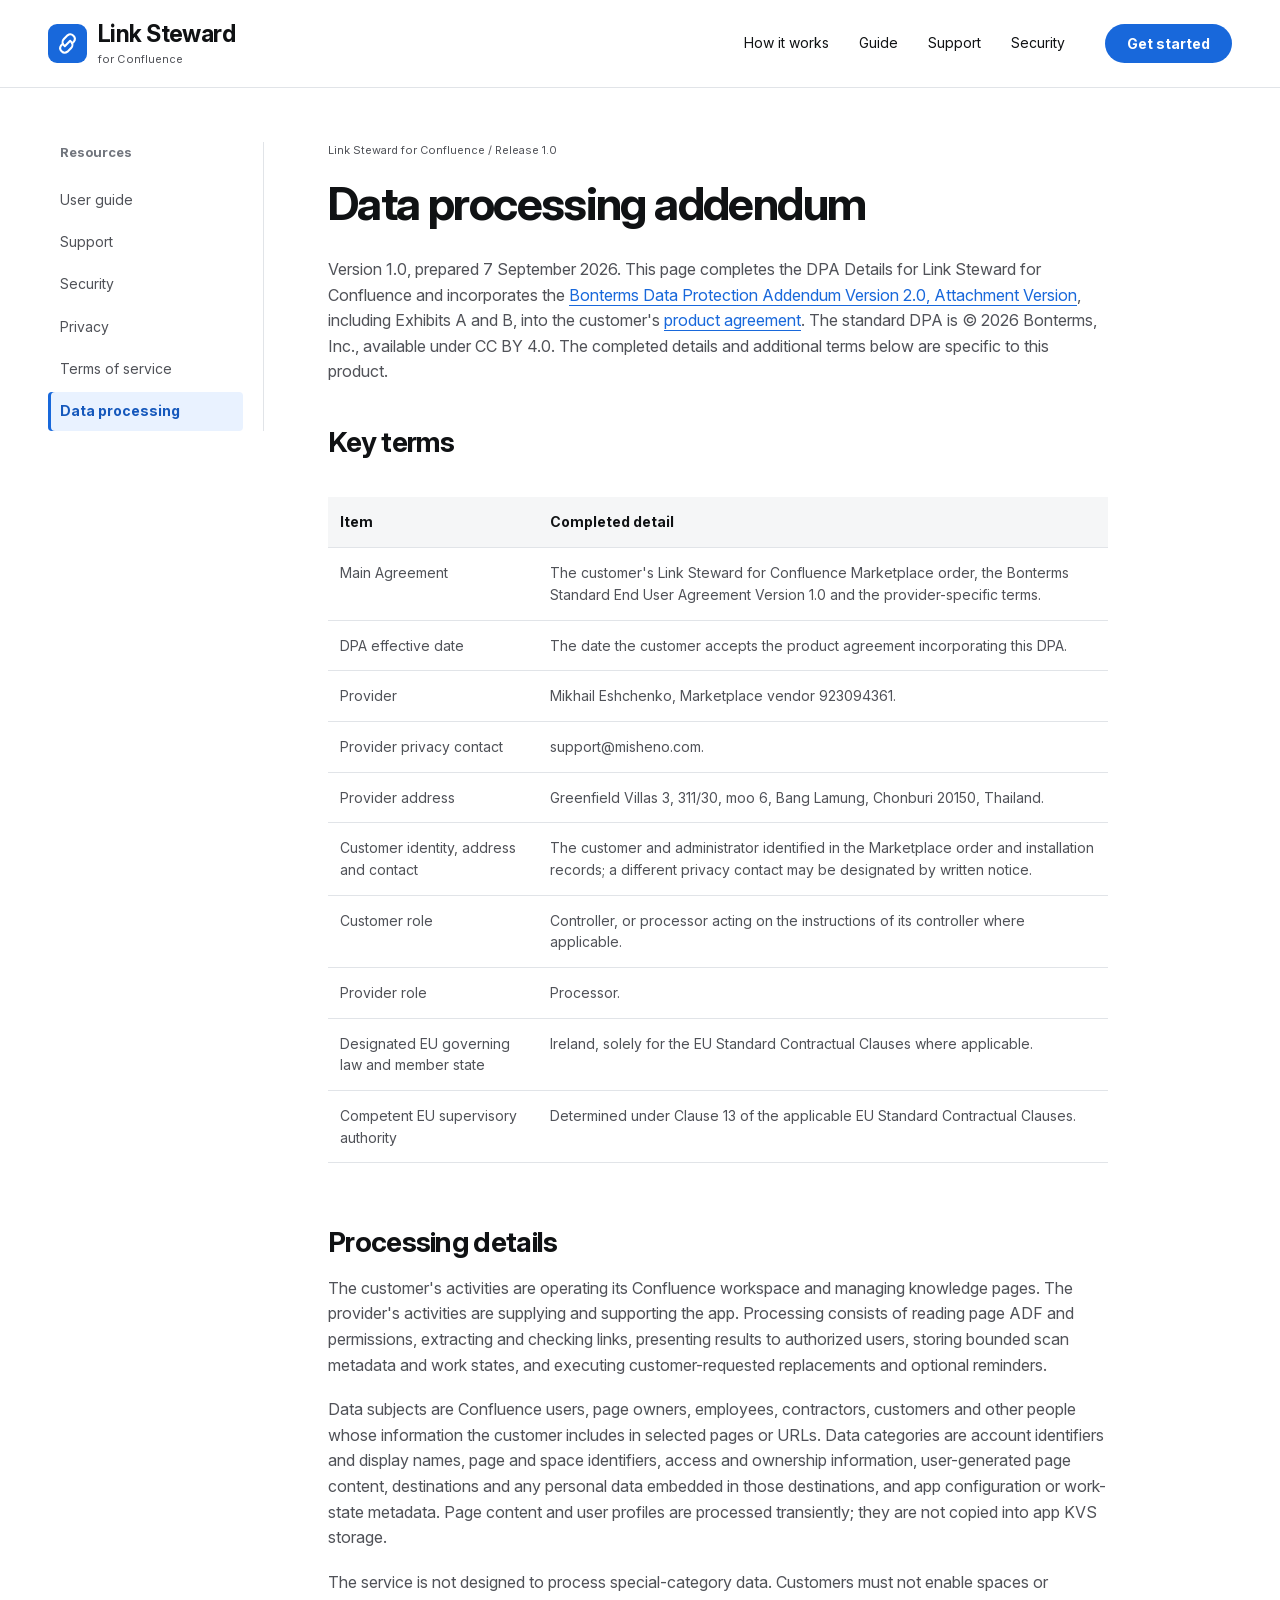
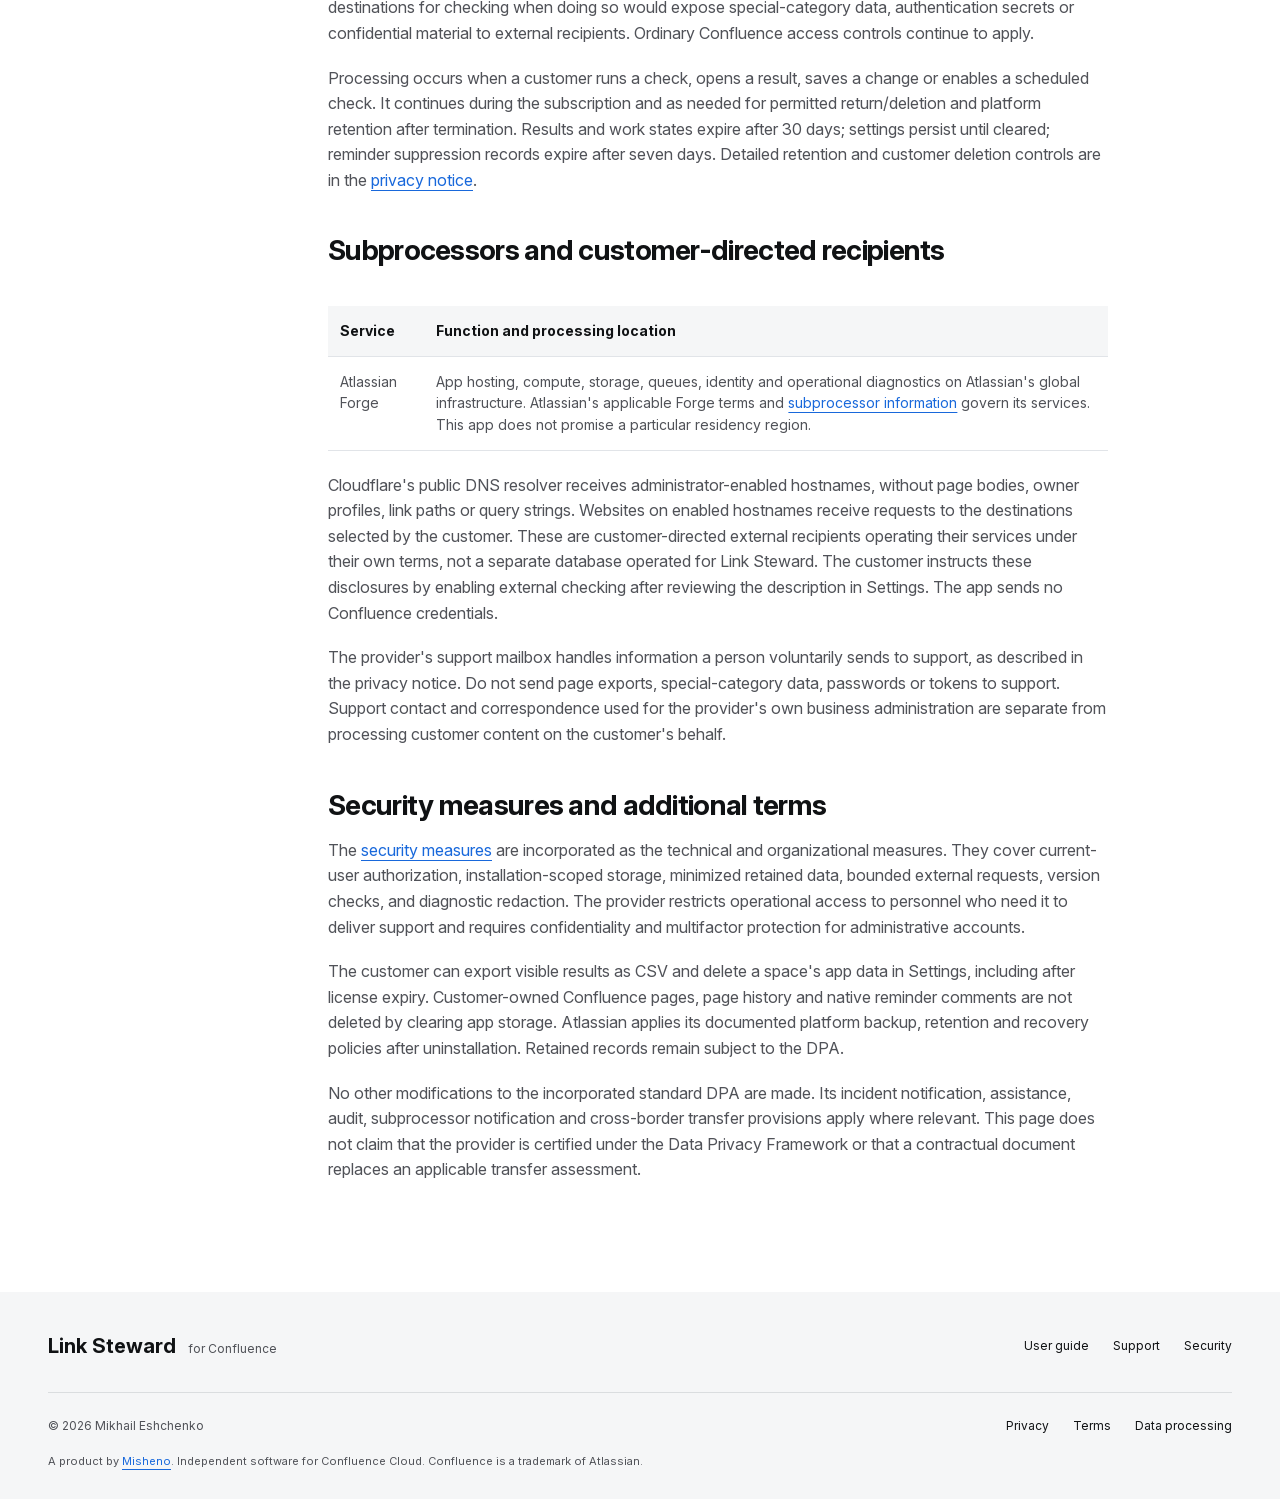
==== public/dpa.html @ a1daf219 "Restore public Link Steward documentation on GitHub Pages" ====
<!DOCTYPE html>
<html lang="en"><head><meta charset="utf-8"><meta name="viewport" content="width=device-width, initial-scale=1"><link rel="stylesheet" href="assets/app.css"><title>Data processing · Link Steward for Confluence</title><meta name="description" content="Keep links useful and ownership clear. Documentation and support for Link Steward for Confluence.">
<link rel="icon" type="image/svg+xml" href="favicon.svg">
  <link rel="canonical" href="https://misheno.com/link-steward/dpa.html">
  <meta property="og:type" content="website">
  <meta property="og:site_name" content="Link Steward for Confluence">
  <meta property="og:locale" content="en_US">
  <meta property="og:title" content="Data processing · Link Steward for Confluence">
  <meta property="og:description" content="Keep links useful and ownership clear. Documentation and support for Link Steward for Confluence.">
  <meta property="og:url" content="https://misheno.com/link-steward/dpa.html">
  <meta property="og:image" content="https://misheno.com/link-steward/assets/social-card.png">
  <meta property="og:image:type" content="image/png">
  <meta property="og:image:width" content="1200">
  <meta property="og:image:height" content="630">
  <meta property="og:image:alt" content="Link Steward for Confluence: Keep your team&#x27;s knowledge connected. A hand reconnects blue links across a stack of documents.">
  <meta name="twitter:card" content="summary_large_image">
  <meta name="twitter:title" content="Data processing · Link Steward for Confluence">
  <meta name="twitter:description" content="Keep links useful and ownership clear. Documentation and support for Link Steward for Confluence.">
  <meta name="twitter:image" content="https://misheno.com/link-steward/assets/social-card.png">
  <meta name="twitter:image:alt" content="Link Steward for Confluence: Keep your team&#x27;s knowledge connected. A hand reconnects blue links across a stack of documents.">
</head>
<body><a class="skip" href="#content">Skip to content</a><header class="site-header">
    <a class="brand" href="index.html"><svg aria-hidden="true" viewBox="0 0 32 32"><path d="M13 19l6-6m-8 3-2 2a5 5 0 007 7l4-4a5 5 0 000-7m1 2 2-2a5 5 0 00-7-7l-4 4a5 5 0 000 7"/></svg><span>Link Steward<small>for Confluence</small></span></a>
    <nav aria-label="Main"><a class="nav-overview" href="index.html#how-it-works">How it works</a><a href="guide.html">Guide</a><a href="support.html">Support</a><a href="security.html">Security</a></nav>
    <a class="button header-cta" href="guide.html#set-up-a-space">Get started</a>
  </header>
<main id="content"><div class="document"><nav class="doc-nav" aria-label="Documentation"><a href="guide.html">User guide</a><a href="support.html">Support</a><a href="security.html">Security</a><a href="privacy.html">Privacy</a><a href="terms.html">Terms of service</a><a href="dpa.html" aria-current="page">Data processing</a></nav>
<article class="prose"><p class="doc-date">Link Steward for Confluence / Release 1.0</p>
<h1>Data processing addendum</h1><p>Version 1.0, prepared 7 September 2026. This page completes the DPA Details for Link Steward for Confluence and incorporates the <a href="https://bonterms.com/standard/dpa-v2-attachment-version">Bonterms Data Protection Addendum Version 2.0, Attachment Version</a>, including Exhibits A and B, into the customer's <a href="terms.html">product agreement</a>. The standard DPA is © 2026 Bonterms, Inc., available under CC BY 4.0. The completed details and additional terms below are specific to this product.</p>
<h2 id="key-terms">Key terms</h2><div class="table-wrap"><table><thead><tr><th>Item</th><th>Completed detail</th></tr></thead><tbody><tr><td>Main Agreement</td><td>The customer's Link Steward for Confluence Marketplace order, the Bonterms Standard End User Agreement Version 1.0 and the provider-specific terms.</td></tr><tr><td>DPA effective date</td><td>The date the customer accepts the product agreement incorporating this DPA.</td></tr><tr><td>Provider</td><td>Mikhail Eshchenko, Marketplace vendor 923094361.</td></tr><tr><td>Provider privacy contact</td><td>support@misheno.com.</td></tr><tr><td>Provider address</td><td>Greenfield Villas 3, 311/30, moo 6, Bang Lamung, Chonburi 20150, Thailand.</td></tr><tr><td>Customer identity, address and contact</td><td>The customer and administrator identified in the Marketplace order and installation records; a different privacy contact may be designated by written notice.</td></tr><tr><td>Customer role</td><td>Controller, or processor acting on the instructions of its controller where applicable.</td></tr><tr><td>Provider role</td><td>Processor.</td></tr><tr><td>Designated EU governing law and member state</td><td>Ireland, solely for the EU Standard Contractual Clauses where applicable.</td></tr><tr><td>Competent EU supervisory authority</td><td>Determined under Clause 13 of the applicable EU Standard Contractual Clauses.</td></tr></tbody></table>
</div><h2 id="processing-details">Processing details</h2><p>The customer's activities are operating its Confluence workspace and managing knowledge pages. The provider's activities are supplying and supporting the app. Processing consists of reading page ADF and permissions, extracting and checking links, presenting results to authorized users, storing bounded scan metadata and work states, and executing customer-requested replacements and optional reminders.</p>
<p>Data subjects are Confluence users, page owners, employees, contractors, customers and other people whose information the customer includes in selected pages or URLs. Data categories are account identifiers and display names, page and space identifiers, access and ownership information, user-generated page content, destinations and any personal data embedded in those destinations, and app configuration or work-state metadata. Page content and user profiles are processed transiently; they are not copied into app KVS storage.</p>
<p>The service is not designed to process special-category data. Customers must not enable spaces or destinations for checking when doing so would expose special-category data, authentication secrets or confidential material to external recipients. Ordinary Confluence access controls continue to apply.</p>
<p>Processing occurs when a customer runs a check, opens a result, saves a change or enables a scheduled check. It continues during the subscription and as needed for permitted return/deletion and platform retention after termination. Results and work states expire after 30 days; settings persist until cleared; reminder suppression records expire after seven days. Detailed retention and customer deletion controls are in the <a href="privacy.html">privacy notice</a>.</p>
<h2 id="subprocessors-and-customer-directed-recipients">Subprocessors and customer-directed recipients</h2><div class="table-wrap"><table><thead><tr><th>Service</th><th>Function and processing location</th></tr></thead><tbody><tr><td>Atlassian Forge</td><td>App hosting, compute, storage, queues, identity and operational diagnostics on Atlassian's global infrastructure. Atlassian's applicable Forge terms and <a href="https://www.atlassian.com/legal/sub-processors">subprocessor information</a> govern its services. This app does not promise a particular residency region.</td></tr></tbody></table>
</div><p>Cloudflare's public DNS resolver receives administrator-enabled hostnames, without page bodies, owner profiles, link paths or query strings. Websites on enabled hostnames receive requests to the destinations selected by the customer. These are customer-directed external recipients operating their services under their own terms, not a separate database operated for Link Steward. The customer instructs these disclosures by enabling external checking after reviewing the description in Settings. The app sends no Confluence credentials.</p>
<p>The provider's support mailbox handles information a person voluntarily sends to support, as described in the privacy notice. Do not send page exports, special-category data, passwords or tokens to support. Support contact and correspondence used for the provider's own business administration are separate from processing customer content on the customer's behalf.</p>
<h2 id="security-measures-and-additional-terms">Security measures and additional terms</h2><p>The <a href="security.html">security measures</a> are incorporated as the technical and organizational measures. They cover current-user authorization, installation-scoped storage, minimized retained data, bounded external requests, version checks, and diagnostic redaction. The provider restricts operational access to personnel who need it to deliver support and requires confidentiality and multifactor protection for administrative accounts.</p>
<p>The customer can export visible results as CSV and delete a space's app data in Settings, including after license expiry. Customer-owned Confluence pages, page history and native reminder comments are not deleted by clearing app storage. Atlassian applies its documented platform backup, retention and recovery policies after uninstallation. Retained records remain subject to the DPA.</p>
<p>No other modifications to the incorporated standard DPA are made. Its incident notification, assistance, audit, subprocessor notification and cross-border transfer provisions apply where relevant. This page does not claim that the provider is certified under the Data Privacy Framework or that a contractual document replaces an applicable transfer assessment.</p>
</article>
</div></main>
<footer><div class="footer-top"><a class="footer-brand" href="index.html">Link Steward <span>for Confluence</span></a><nav aria-label="Resources"><a href="guide.html">User guide</a><a href="support.html">Support</a><a href="security.html">Security</a></nav></div><div class="footer-bottom"><span>© 2026 Mikhail Eshchenko</span><nav aria-label="Legal"><a href="privacy.html">Privacy</a><a href="terms.html">Terms</a><a href="dpa.html">Data processing</a></nav></div><p>A product by <a href="https://misheno.com/">Misheno</a>. Independent software for Confluence Cloud. Confluence is a trademark of Atlassian.</p></footer>
</body></html>
---- public/assets/app.css ----
@font-face{font-family:"Inter";src:url("inter-variable.woff2") format("woff2");font-style:normal;font-weight:100 900;font-display:swap}
:root{--paper:#fff;--ink:#101214;--muted:#505258;--line:#e1e4e8;--accent:#1868db;--accent-hover:#1558bc;--wash:#f5f6f7;--lavender:#f3e7ff;--lime:#e6f5cc;--heading:"Inter",-apple-system,BlinkMacSystemFont,"Segoe UI",sans-serif;--body:"Inter",-apple-system,BlinkMacSystemFont,"Segoe UI",sans-serif;color-scheme:light}
*{box-sizing:border-box}html{scroll-behavior:smooth;scroll-padding-top:100px}body{margin:0;background:var(--paper);color:var(--ink);font:16px/1.6 var(--body);-webkit-font-smoothing:antialiased}a{color:var(--accent);text-underline-offset:4px}a:hover{text-decoration-thickness:2px}a:focus-visible,summary:focus-visible{outline:3px solid #4688ec;outline-offset:5px;border-radius:3px}h1,h2,h3,p{margin:0}h1,h2,h3{font-family:var(--heading);font-weight:700;line-height:1.12;letter-spacing:-.025em}h1{font-size:clamp(44px,4.6vw,64px);letter-spacing:-.035em;line-height:1.04}h2{font-size:clamp(32px,3.2vw,44px)}h3{font-size:24px}img{display:block;max-width:100%;height:auto}svg{display:block}
.section-width{width:min(1200px,calc(100% - 96px));margin-inline:auto}.site-header{max-width:1440px;margin:auto;padding:0 48px;min-height:88px;display:flex;align-items:center;gap:40px;background:#fff;border-bottom:1px solid var(--line)}.brand{display:flex;align-items:center;gap:11px;color:var(--ink);text-decoration:none;font-family:var(--heading);font-weight:700;font-size:23px;letter-spacing:-.025em;line-height:1.1;white-space:nowrap}.brand svg{width:39px;height:39px;padding:5px;fill:none;stroke:#fff;stroke-width:2.3;stroke-linecap:round;background:var(--accent);border-radius:9px}.brand small{display:block;color:var(--muted);font-family:var(--body);font-size:11px;letter-spacing:.01em;font-weight:400;margin-top:5px}nav{display:flex;align-items:center;gap:30px;font-size:14px}nav a{color:var(--ink);text-decoration:none}nav a:hover{color:var(--accent)}.site-header>nav{margin-left:auto}
.button,.primary{display:inline-flex;align-items:center;justify-content:center;gap:12px;padding:12px 24px;border:1px solid transparent;border-radius:30px;background:var(--accent);color:#fff;font-size:15px;line-height:1.4;text-decoration:none;font-weight:700;transition:background-color .15s,border-color .15s}.button:hover,.primary:hover{background:var(--accent-hover)}.button-outline{border-color:var(--ink);color:var(--ink);background:transparent}.button-outline:hover{background:var(--wash);border-color:var(--ink)}.button svg{width:18px;height:18px;fill:none;stroke:currentColor;stroke-width:1.6;stroke-linecap:round;stroke-linejoin:round}.header-cta{padding:9px 21px;font-size:14px}
.hero{display:grid;grid-template-columns:1fr 1.1fr;align-items:center;gap:20px;padding-top:70px;padding-bottom:64px}.hero-copy{position:relative;z-index:1}.product-label{display:flex;align-items:center;gap:8px;font-size:13px;color:var(--muted);margin-bottom:25px}.product-label svg{width:21px;height:21px;fill:var(--accent)}.intro{max-width:435px;font-size:20px;line-height:1.5;margin-top:25px;color:var(--muted)}.actions{display:flex;gap:14px;align-items:center;flex-wrap:wrap;margin-top:30px}.caption{font-size:12px;margin-top:20px;color:var(--muted)}.hero-art{margin-right:-26px}.hero-art img{width:100%}
.workspace-strip{display:flex;align-items:center;justify-content:space-between;gap:24px;border-block:1px solid var(--line);padding-block:25px;font-size:12px}.workspace-strip p{color:var(--muted)}.workspace-strip>span{display:flex;align-items:center;gap:9px}.workspace-strip svg{width:21px;height:21px;fill:none;stroke:var(--accent);stroke-width:1.5;stroke-linecap:round;stroke-linejoin:round;flex-shrink:0}
.workflow-section{padding-block:86px 70px}.section-heading{display:flex;justify-content:space-between;align-items:flex-end;gap:24px;margin-bottom:34px}.section-heading p{margin-top:16px;color:var(--muted)}.text-link{display:inline-flex;gap:9px;align-items:center;font-size:15px;font-weight:700;text-decoration:none}.text-link:hover{text-decoration:underline}.section-heading>.text-link{flex-shrink:0;margin-bottom:4px}.workflow{list-style:none;display:grid;grid-template-columns:repeat(3,minmax(0,1fr));gap:26px;margin:0;padding:0}.workflow>li{min-width:0}.workflow h3{font-size:24px;margin-bottom:12px;line-height:1.2}.workflow>li>p:last-child{color:var(--muted);font-size:15px;line-height:1.65}.step-label{font-size:13px;font-weight:700;color:#55565d;margin:22px 0 8px}.step-art{position:relative;display:flex;align-items:center;justify-content:center;height:224px;overflow:hidden;border-radius:8px;padding:24px}.scan-art{background:var(--lavender)}.owner-art{background:var(--lime)}.resolve-art{background:#d8e6fd}
.mini-window,.owner-window,.replace-window{background:#fff;box-shadow:0 6px 12px #182d4a14;border:1px solid #1012140d;border-radius:6px;width:100%;max-width:294px;font:10px/1.4 var(--body)}.mini-window{transform:rotate(-3deg)}.mini-window-title{display:flex;gap:7px;align-items:center;font-size:11px;font-weight:700;padding:13px 14px;border-bottom:1px solid #f0f1f3}.mini-document{color:var(--accent);font-size:15px}.tiny-dots{margin-left:auto;letter-spacing:2px;color:#70727a}.mini-row{display:flex;align-items:center;justify-content:space-between;gap:5px;padding:11px 12px;border-bottom:1px solid #f0f1f3;font-size:10px}.mini-row:last-child{border-bottom:0}.status{display:inline-block;padding:2px 5px;font-size:9px;line-height:1.4;font-weight:700;border-radius:3px;white-space:nowrap}.status-green{background:#dff3d0;color:#3f641a}.status-red{background:#ffdedb;color:#a02d23}.status-yellow{background:#fff0c0;color:#725400}.scan-sticker{position:absolute;right:15px;bottom:8px;background:#bf8be7;transform:rotate(9deg);width:45px;height:45px;border-radius:10px;display:grid;place-items:center}.scan-sticker svg{height:26px;width:26px;fill:none;stroke:#201437;stroke-width:2;stroke-linecap:round}
.owner-window{transform:rotate(2deg);margin-top:-24px}.queue-count{font:9px var(--body);padding:1px 5px;background:#f0f1f4;border-radius:4px;color:#555}.owner-task{display:flex;align-items:center;gap:9px;padding:12px}.owner-task+.owner-task{border-top:1px solid #f0f1f3}.owner-task b{font-size:10px}.owner-task>div>span{display:block;color:#606773;font-size:9px;margin-top:3px}.avatar{height:28px;width:28px;border-radius:50%;display:grid;place-items:center;font-size:9px;flex-shrink:0}.avatar-purple{color:#603a91;background:#e9d6fd}.avatar-blue{color:#194f90;background:#d5e6ff}.task-check{color:#4c7831;margin-left:auto}.owner-sticker{position:absolute;bottom:12px;left:28px;font-size:13px;font-weight:700;transform:rotate(-5deg)}.owner-sticker svg{position:absolute;width:56px;height:28px;left:136px;top:-5px;fill:none;stroke:#242d1c;stroke-width:1.5;stroke-linecap:round;stroke-linejoin:round}.replace-window{transform:rotate(-2deg)}.old-url,.new-url{margin:8px 12px 0;padding:8px;font-size:10px}.old-url{background:#fff0ee;color:#ae3c30}.new-url{background:#ecf7e4;color:#426d25}.preview-bottom{display:flex;align-items:center;justify-content:space-between;padding:12px;color:#626b79;font-size:9px}.preview-save{padding:5px 8px;background:var(--accent);color:white;border-radius:3px}.resolve-sticker{position:absolute;bottom:13px;right:16px;height:38px;width:38px;display:grid;place-items:center;background:#b9e080;color:#2d4c18;border-radius:50%;font-size:22px;transform:rotate(8deg)}.example-note{font-size:11px;color:var(--muted);margin-top:25px}
.signal-section{background:#f5f0fc}.signal-inner{display:grid;grid-template-columns:1fr 1fr;gap:100px;align-items:center;padding-block:65px}.section-kicker{font-size:14px;color:var(--muted);font-weight:700;margin-bottom:17px}.signal-inner>div>p:not(.section-kicker){color:var(--muted);max-width:440px;margin-top:20px;font-size:17px}.signal-inner .text-link{margin-top:25px}.signal-results{display:grid;gap:22px;background:#fff;border-radius:8px;padding:28px 30px;box-shadow:0 3px 0 #17132608}.signal-results>div{display:flex;gap:16px;align-items:flex-start}.signal-results>div+div{padding-top:21px;border-top:1px solid var(--line)}.signal-results h3{font-family:var(--body);font-size:16px;letter-spacing:0;margin:0 0 5px}.signal-results p{color:var(--muted);font-size:13px;line-height:1.55}.result-icon{flex-shrink:0;display:grid;place-items:center;width:29px;height:29px;border-radius:50%;font-size:18px;font-weight:700}.result-broken{background:#ffdfda;color:#a02d23}.result-review{background:#fff0ba;color:#7e5b00}.result-available{background:#e3f3cd;color:#446820}
.review-section{display:grid;grid-template-columns:1.08fr 1fr;gap:75px;align-items:center;padding-block:85px}.review-art{margin-left:-30px}.review-copy>p:not(.section-kicker){margin-top:22px;color:var(--muted);font-size:17px}.check-list{list-style:none;margin:23px 0 28px;padding:0;font-size:14px;color:var(--muted)}.check-list li{position:relative;padding-left:25px;margin-top:12px}.check-list li::before{content:"✓";position:absolute;left:0;color:#4c7831;font-weight:700}.review-copy .button{font-size:14px;padding-inline:20px}
.faq-section{display:grid;grid-template-columns:1fr 1.5fr;gap:80px;border-top:1px solid var(--line);padding-block:62px 82px}.faq-section>div>p{color:var(--muted);margin-top:23px;font-size:15px}.faq-section .text-link{margin-top:7px}.faq-list{border-top:1px solid var(--line)}details{border-bottom:1px solid var(--line)}summary{cursor:pointer;display:flex;justify-content:space-between;gap:25px;align-items:center;list-style:none;padding:23px 2px;font-size:16px;font-weight:700;line-height:1.5}summary::-webkit-details-marker{display:none}summary::after{content:"+";color:var(--accent);font-size:24px;font-weight:400;line-height:1;flex-shrink:0}details[open] summary::after{content:"−"}details p{padding:0 30px 24px 2px;color:var(--muted);font-size:15px}
.closing-cta{background:#101214;color:#fff;text-align:center;padding-block:59px 66px;overflow:hidden}.closing-cta .section-width{position:relative}.closing-cta h2{font-size:48px;line-height:1.08}.closing-cta p{font-size:16px;margin:20px 0 25px;color:#d1d4da}.closing-link{position:absolute;right:8%;top:25px;width:100px;height:100px;fill:none;stroke:#c797f5;stroke-width:5;stroke-linecap:round;transform:rotate(14deg)}footer{max-width:1440px;margin:auto;padding:38px 48px 28px;color:var(--muted);font-size:12px;background:var(--wash)}.footer-top,.footer-bottom{display:flex;justify-content:space-between;align-items:center;gap:25px}.footer-top{padding-bottom:30px;margin-bottom:23px;border-bottom:1px solid #dadddf}.footer-brand{font-family:var(--heading);font-weight:700;font-size:20px;color:var(--ink);text-decoration:none}.footer-brand span{font:12px var(--body);color:var(--muted);margin-left:7px}footer nav{font-size:12px;gap:24px}footer>p{font-size:11px;margin-top:18px}.skip{position:absolute;left:20px;top:-80px;padding:10px 16px;background:white;z-index:10}.skip:focus{top:10px}
/* Documentation: a quiet, consistent reading layout. */
body:not(:has(.landing))>main{max-width:1296px;margin:auto;padding-inline:48px}.document{display:grid;grid-template-columns:216px minmax(0,1fr);gap:64px;padding:54px 0 90px;min-height:70vh}.doc-nav{display:flex;flex-direction:column;align-items:stretch;gap:4px;align-self:start;position:sticky;top:30px;font-size:14px;border-right:1px solid var(--line);padding-right:20px}.doc-nav::before{content:"Resources";font-weight:700;font-size:13px;color:#71757d;padding:0 12px 14px}.doc-nav a{color:var(--muted);text-decoration:none;padding:9px 12px;border-radius:4px;line-height:1.45}.doc-nav a:hover{background:var(--wash);color:var(--accent)}.doc-nav a[aria-current=page]{color:#1558bc;background:#e9f2ff;box-shadow:inset 3px 0 #1868db;font-weight:700}.prose{max-width:780px;min-width:0}.prose h1{font-size:46px;margin:0 0 28px;line-height:1.12}.prose h2{font-size:28px;margin:42px 0 17px}.prose h3{font-size:21px;margin:26px 0 14px}.prose p,.prose ul,.prose ol{margin:0 0 19px}.prose p,.prose li{color:var(--muted)}.prose li+li{margin-top:7px}.prose strong{color:var(--ink);font-weight:700}.prose code{font-size:.85em;overflow-wrap:anywhere;background:var(--wash);padding:2px 5px;border-radius:3px}.prose table{font-size:14px;border-collapse:collapse;margin:22px 0;width:100%;line-height:1.55}.prose th,.prose td{text-align:left;border-bottom:1px solid var(--line);padding:14px 12px;vertical-align:top}.prose th{background:var(--wash);font-weight:700}.prose td{color:var(--muted)}.table-wrap{overflow-x:auto}.prose a{overflow-wrap:anywhere}.doc-date{font-size:11px;color:var(--muted);margin-bottom:18px!important}
@media(min-width:1500px){.hero{padding-block:85px 75px}}
@media(max-width:1100px){.site-header{gap:25px;padding-inline:32px}nav{gap:22px}.section-width{width:calc(100% - 64px)}h1{font-size:54px}.hero{grid-template-columns:1fr 1fr;gap:0}.hero-art{margin-right:-16px}.product-label{font-size:12px}.actions{gap:10px}.actions .button{padding-inline:18px;font-size:13px}.workspace-strip{flex-wrap:wrap;justify-content:center;gap:15px 35px}.workspace-strip p{width:100%;text-align:center}.workflow{gap:20px}.step-art{padding:20px 13px}.workflow h3{font-size:22px}.signal-inner{gap:50px}.review-section{gap:40px}.closing-link{right:2%;width:80px}.document{grid-template-columns:185px minmax(0,1fr);gap:40px}body:not(:has(.landing))>main{padding-inline:32px}.section-heading>.text-link{font-size:13px}}
@media(max-width:800px){.site-header{min-height:82px;gap:20px;flex-wrap:wrap;padding:19px 24px 0}.site-header>nav{order:3;flex-basis:100%;justify-content:center;border-top:1px solid var(--line);padding-block:13px;margin:0;gap:30px}.header-cta{margin-left:auto}.section-width{width:calc(100% - 48px)}.hero{padding-block:46px 30px;grid-template-columns:1fr;gap:18px}.hero-copy{text-align:center}.product-label{justify-content:center}.hero h1{font-size:54px;max-width:570px;margin:auto}.desktop-break{display:none}.intro{margin:22px auto 0;max-width:450px;font-size:19px}.actions{justify-content:center}.hero-art{width:85%;max-width:550px;margin:0 auto}.workspace-strip{font-size:11px;padding-block:20px;gap:12px 22px}.workspace-strip svg{width:18px;height:18px}.workflow-section{padding-block:55px}.section-heading{display:block}.section-heading>.text-link{margin-top:18px;font-size:14px}.section-heading p{font-size:15px}.workflow{gap:20px}.step-art{height:170px;padding:14px 9px}.mini-window,.owner-window,.replace-window{min-width:220px;transform:scale(.78)}.mini-window{transform:scale(.78) rotate(-3deg)}.owner-window{transform:scale(.78) rotate(2deg);margin-top:0}.replace-window{transform:scale(.78) rotate(-2deg)}.owner-sticker{font-size:10px;bottom:10px;left:12px}.owner-sticker svg{width:32px;left:105px;top:0}.scan-sticker{width:30px;height:30px}.scan-sticker svg{width:20px;height:20px}.resolve-sticker{width:28px;height:28px;font-size:18px}.workflow h3{font-size:20px}.workflow>li>p:last-child{font-size:14px}.signal-inner{gap:30px;padding-block:45px}.signal-inner h2{font-size:34px}.signal-inner>div>p:not(.section-kicker){font-size:15px}.signal-results{padding:22px 18px}.signal-results p{font-size:12px}.signal-results p br{display:none}.signal-results>div{gap:12px}.review-section{padding-block:60px;gap:30px}.review-copy>p:not(.section-kicker){font-size:15px}.check-list{font-size:13px}.review-art{margin-left:0}.faq-section{gap:35px;grid-template-columns:1fr 1.5fr}.faq-section h2{font-size:34px}summary{font-size:15px}.closing-link{display:none}.closing-cta h2{font-size:43px}footer{padding-inline:24px}.footer-brand span{display:block;margin:3px 0 0}.document{grid-template-columns:160px minmax(0,1fr);gap:28px}.doc-nav{padding-right:12px;font-size:13px}.prose h1{font-size:38px}.prose{font-size:15px}body:not(:has(.landing))>main{padding-inline:24px}}
@media(max-width:600px){.site-header>nav{gap:26px;font-size:13px}.site-header .nav-overview{display:none}.brand{font-size:21px}.brand svg{height:35px;width:35px}.header-cta{font-size:12px;padding:8px 16px}.hero h1{font-size:46px;max-width:360px;line-height:1.06}.hero .product-label{font-size:11px;margin-bottom:20px}.intro{font-size:18px}.actions .button{font-size:13px;padding:12px 16px}.caption{font-size:11px}.hero-art{width:100%;margin-top:8px}.workspace-strip{align-items:flex-start;justify-content:flex-start;gap:15px}.workspace-strip p{text-align:left;font-size:13px}.workspace-strip>span{width:100%;font-size:12px}.workflow{grid-template-columns:1fr;gap:32px}.step-art{height:224px;padding:26px}.mini-window,.owner-window,.replace-window{transform:none;min-width:0}.mini-window{transform:rotate(-3deg)}.owner-window{transform:rotate(2deg);margin-top:-24px}.replace-window{transform:rotate(-2deg)}.owner-sticker{font-size:13px;bottom:13px;left:30px}.owner-sticker svg{width:56px;left:137px;top:-6px}.scan-sticker{width:42px;height:42px;bottom:11px;right:18px}.scan-sticker svg{width:25px;height:25px}.resolve-sticker{width:35px;height:35px;font-size:22px}.workflow h3{font-size:25px}.workflow>li>p:last-child{font-size:15px}.step-label{margin-top:19px}.example-note{font-size:10px}.signal-inner{grid-template-columns:1fr;gap:28px;padding-block:42px}.signal-inner>div>p:not(.section-kicker){font-size:16px}.signal-results{padding:26px}.signal-results p{font-size:13px}.review-section{grid-template-columns:1fr;gap:24px;padding-block:48px}.review-art{width:100%;max-width:420px;margin:auto}.review-copy>p:not(.section-kicker){font-size:16px}.check-list{font-size:14px}.faq-section{grid-template-columns:1fr;gap:28px;padding-block:44px 50px}.faq-section h2 br{display:none}.faq-section>div>p{margin-top:16px}.closing-cta{padding-block:46px 50px}.closing-cta h2{font-size:38px}.closing-cta p{font-size:14px}.footer-top{align-items:flex-start;gap:20px}.footer-top nav{flex-direction:column;align-items:flex-start;gap:9px}.footer-bottom{align-items:flex-start;flex-direction:column;gap:14px}footer nav{gap:20px;font-size:11px}.document{grid-template-columns:1fr;gap:30px;padding-top:25px}.doc-nav{position:static;flex-direction:row;flex-wrap:wrap;gap:4px;border-right:0;border-bottom:1px solid var(--line);padding:0 0 20px}.doc-nav::before{width:100%;padding:0 9px 9px}.doc-nav a{padding:7px 9px;font-size:12px}.doc-nav a[aria-current=page]{box-shadow:inset 0 -2px #1868db}.prose h1{font-size:36px}.prose h2{font-size:26px}.prose th,.prose td{padding:12px 8px}.prose table{font-size:12px}.prose td:first-child{overflow-wrap:anywhere}.doc-date{font-size:10px}}
@media(prefers-reduced-motion:reduce){html{scroll-behavior:auto}*,*::before,*::after{transition:none!important}}
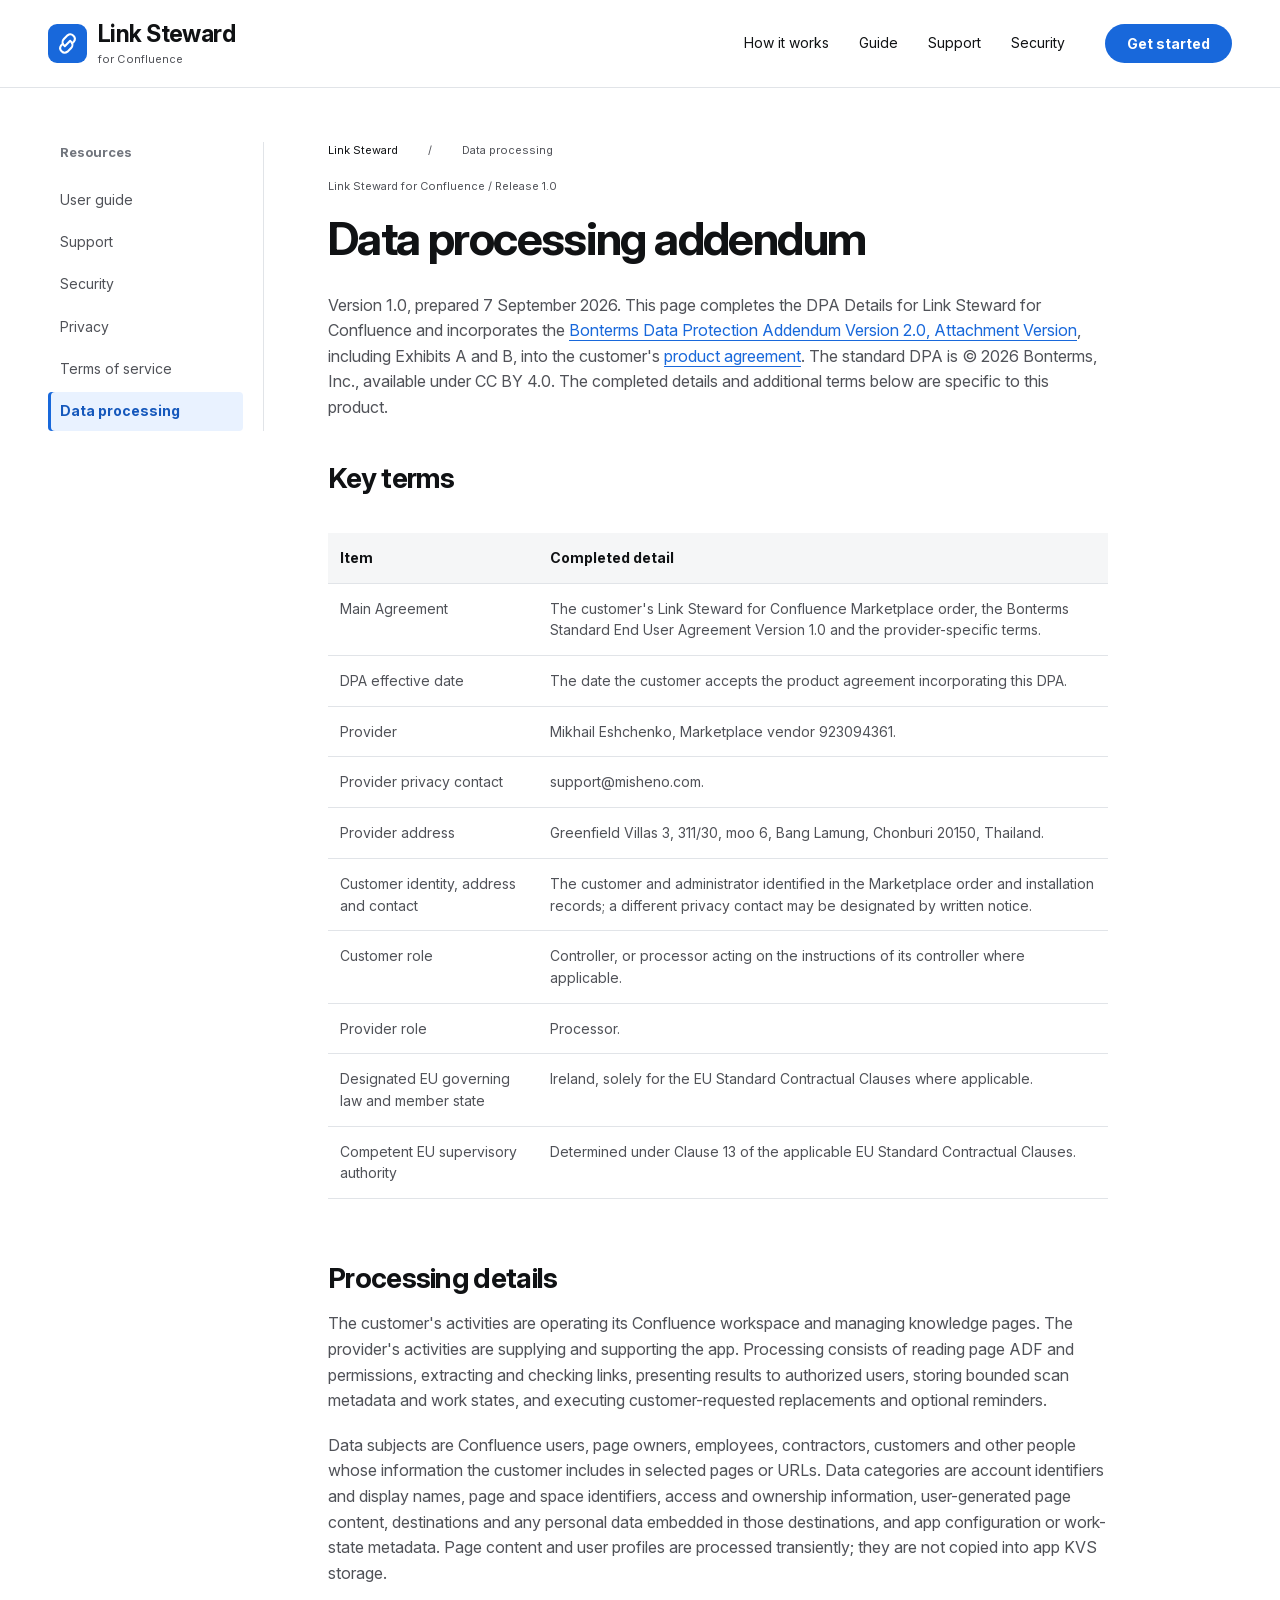
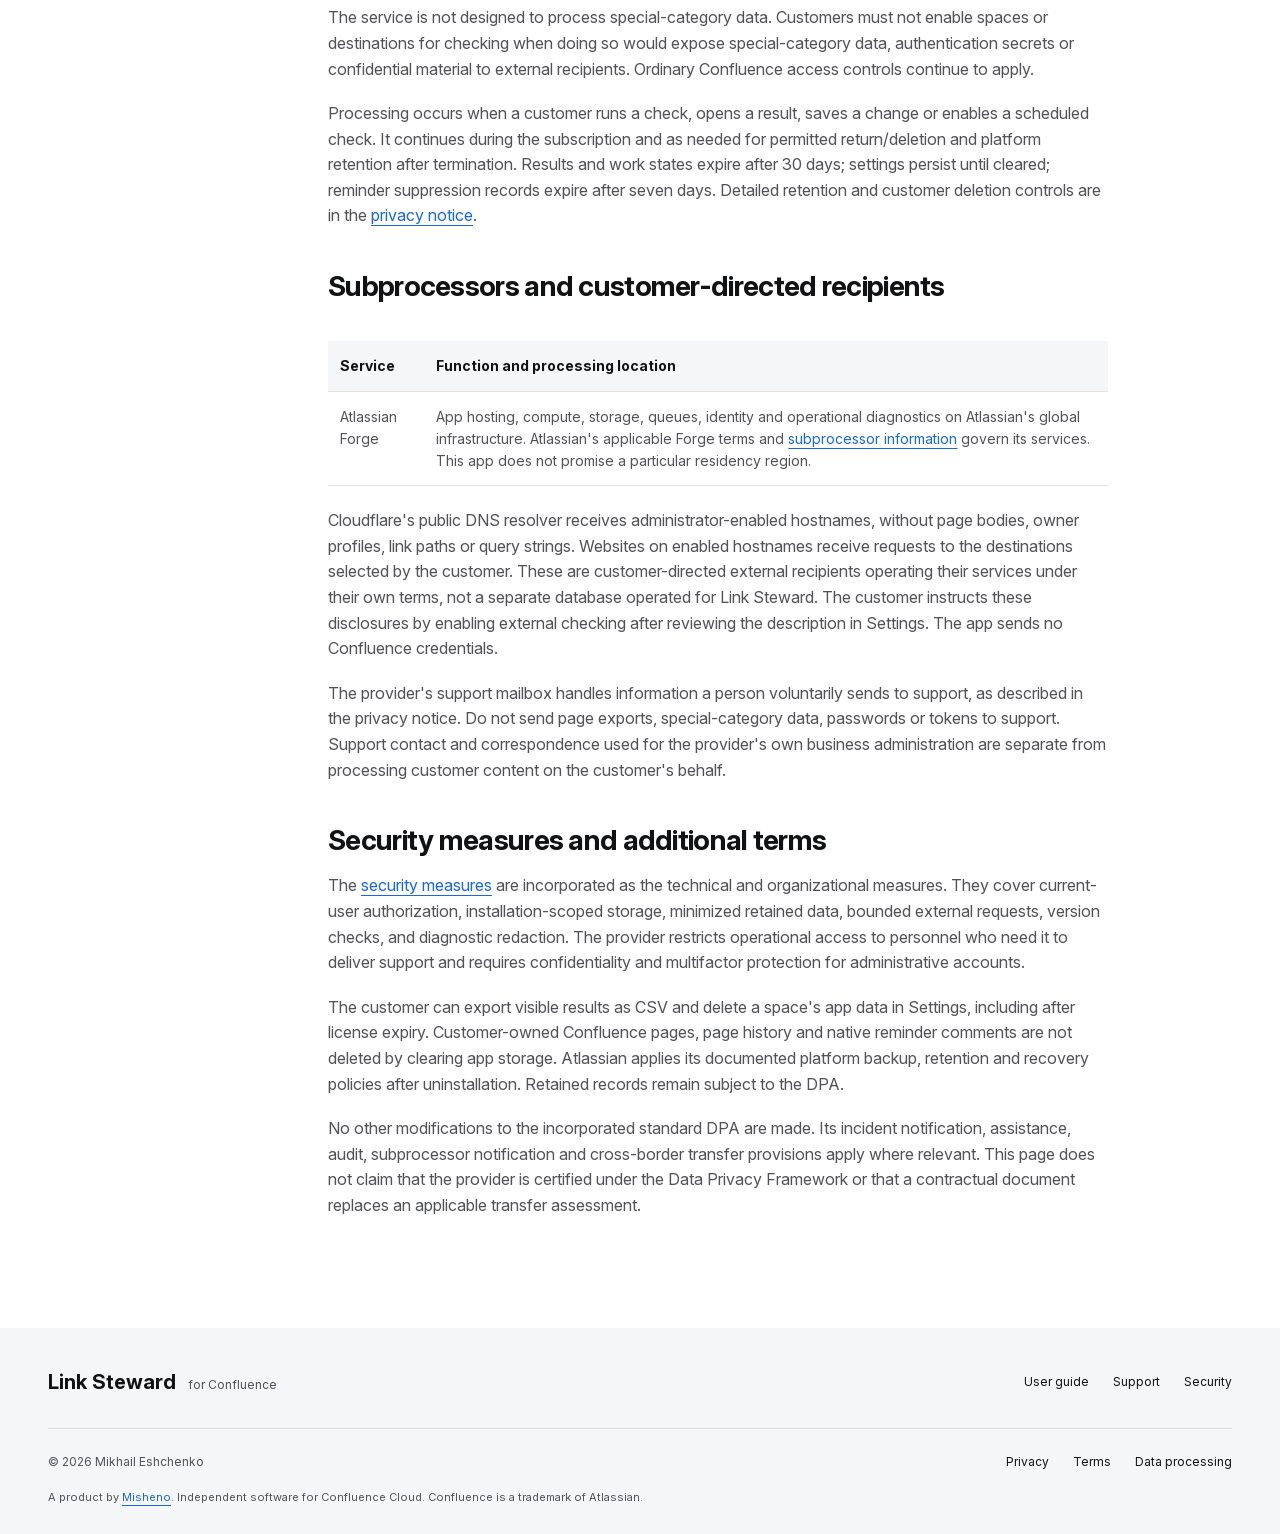
==== commit 6366fd07: "change seo texts" ====
--- a/public/dpa.html
+++ b/public/dpa.html
@@ -1,12 +1,12 @@
 <!DOCTYPE html>
-<html lang="en"><head><meta charset="utf-8"><meta name="viewport" content="width=device-width, initial-scale=1"><link rel="stylesheet" href="assets/app.css"><title>Data processing · Link Steward for Confluence</title><meta name="description" content="Keep links useful and ownership clear. Documentation and support for Link Steward for Confluence.">
+<html lang="en"><head><meta charset="utf-8"><meta name="viewport" content="width=device-width, initial-scale=1"><link rel="stylesheet" href="assets/app.css"><title>Data Processing Addendum | Link Steward for Confluence</title><meta name="description" content="Review the Link Steward data processing addendum: processing purposes, data categories, subprocessors, retention, and security measures for Confluence data.">
 <link rel="icon" type="image/svg+xml" href="favicon.svg">
   <link rel="canonical" href="https://misheno.com/link-steward/dpa.html">
   <meta property="og:type" content="website">
   <meta property="og:site_name" content="Link Steward for Confluence">
   <meta property="og:locale" content="en_US">
-  <meta property="og:title" content="Data processing · Link Steward for Confluence">
-  <meta property="og:description" content="Keep links useful and ownership clear. Documentation and support for Link Steward for Confluence.">
+  <meta property="og:title" content="Data Processing Addendum | Link Steward for Confluence">
+  <meta property="og:description" content="Review the Link Steward data processing addendum: processing purposes, data categories, subprocessors, retention, and security measures for Confluence data.">
   <meta property="og:url" content="https://misheno.com/link-steward/dpa.html">
   <meta property="og:image" content="https://misheno.com/link-steward/assets/social-card.png">
   <meta property="og:image:type" content="image/png">
@@ -14,18 +14,69 @@
   <meta property="og:image:height" content="630">
   <meta property="og:image:alt" content="Link Steward for Confluence: Keep your team&#x27;s knowledge connected. A hand reconnects blue links across a stack of documents.">
   <meta name="twitter:card" content="summary_large_image">
-  <meta name="twitter:title" content="Data processing · Link Steward for Confluence">
-  <meta name="twitter:description" content="Keep links useful and ownership clear. Documentation and support for Link Steward for Confluence.">
+  <meta name="twitter:title" content="Data Processing Addendum | Link Steward for Confluence">
+  <meta name="twitter:description" content="Review the Link Steward data processing addendum: processing purposes, data categories, subprocessors, retention, and security measures for Confluence data.">
   <meta name="twitter:image" content="https://misheno.com/link-steward/assets/social-card.png">
   <meta name="twitter:image:alt" content="Link Steward for Confluence: Keep your team&#x27;s knowledge connected. A hand reconnects blue links across a stack of documents.">
+  <meta name="robots" content="max-image-preview:large">
+  <script type="application/ld+json">
+{
+  "@context": "https://schema.org",
+  "@graph": [
+    {
+      "@type": "WebPage",
+      "@id": "https://misheno.com/link-steward/dpa.html#webpage",
+      "url": "https://misheno.com/link-steward/dpa.html",
+      "name": "Data Processing Addendum | Link Steward for Confluence",
+      "description": "Review the Link Steward data processing addendum: processing purposes, data categories, subprocessors, retention, and security measures for Confluence data.",
+      "inLanguage": "en",
+      "isPartOf": {
+        "@type": "WebSite",
+        "@id": "https://misheno.com/#website",
+        "url": "https://misheno.com/",
+        "name": "Misheno"
+      },
+      "primaryImageOfPage": {
+        "@type": "ImageObject",
+        "url": "https://misheno.com/link-steward/assets/social-card.png",
+        "width": 1200,
+        "height": 630
+      },
+      "breadcrumb": {
+        "@id": "https://misheno.com/link-steward/dpa.html#breadcrumb"
+      }
+    },
+    {
+      "@type": "BreadcrumbList",
+      "@id": "https://misheno.com/link-steward/dpa.html#breadcrumb",
+      "itemListElement": [
+        {
+          "@type": "ListItem",
+          "position": 1,
+          "name": "Link Steward",
+          "item": "https://misheno.com/link-steward/"
+        },
+        {
+          "@type": "ListItem",
+          "position": 2,
+          "name": "Data processing",
+          "item": "https://misheno.com/link-steward/dpa.html"
+        }
+      ]
+    }
+  ]
+}
+  </script>
 </head>
 <body><a class="skip" href="#content">Skip to content</a><header class="site-header">
-    <a class="brand" href="index.html"><svg aria-hidden="true" viewBox="0 0 32 32"><path d="M13 19l6-6m-8 3-2 2a5 5 0 007 7l4-4a5 5 0 000-7m1 2 2-2a5 5 0 00-7-7l-4 4a5 5 0 000 7"/></svg><span>Link Steward<small>for Confluence</small></span></a>
-    <nav aria-label="Main"><a class="nav-overview" href="index.html#how-it-works">How it works</a><a href="guide.html">Guide</a><a href="support.html">Support</a><a href="security.html">Security</a></nav>
+    <a class="brand" href="./"><svg aria-hidden="true" viewBox="0 0 32 32"><path d="M13 19l6-6m-8 3-2 2a5 5 0 007 7l4-4a5 5 0 000-7m1 2 2-2a5 5 0 00-7-7l-4 4a5 5 0 000 7"/></svg><span>Link Steward<small>for Confluence</small></span></a>
+    <nav aria-label="Main"><a class="nav-overview" href="./#how-it-works">How it works</a><a href="guide.html">Guide</a><a href="support.html">Support</a><a href="security.html">Security</a></nav>
     <a class="button header-cta" href="guide.html#set-up-a-space">Get started</a>
   </header>
 <main id="content"><div class="document"><nav class="doc-nav" aria-label="Documentation"><a href="guide.html">User guide</a><a href="support.html">Support</a><a href="security.html">Security</a><a href="privacy.html">Privacy</a><a href="terms.html">Terms of service</a><a href="dpa.html" aria-current="page">Data processing</a></nav>
-<article class="prose"><p class="doc-date">Link Steward for Confluence / Release 1.0</p>
+<article class="prose">
+<nav class="doc-date" aria-label="Breadcrumb"><a href="./">Link Steward</a> / <span>Data processing</span></nav>
+<p class="doc-date">Link Steward for Confluence / Release 1.0</p>
 <h1>Data processing addendum</h1><p>Version 1.0, prepared 7 September 2026. This page completes the DPA Details for Link Steward for Confluence and incorporates the <a href="https://bonterms.com/standard/dpa-v2-attachment-version">Bonterms Data Protection Addendum Version 2.0, Attachment Version</a>, including Exhibits A and B, into the customer's <a href="terms.html">product agreement</a>. The standard DPA is © 2026 Bonterms, Inc., available under CC BY 4.0. The completed details and additional terms below are specific to this product.</p>
 <h2 id="key-terms">Key terms</h2><div class="table-wrap"><table><thead><tr><th>Item</th><th>Completed detail</th></tr></thead><tbody><tr><td>Main Agreement</td><td>The customer's Link Steward for Confluence Marketplace order, the Bonterms Standard End User Agreement Version 1.0 and the provider-specific terms.</td></tr><tr><td>DPA effective date</td><td>The date the customer accepts the product agreement incorporating this DPA.</td></tr><tr><td>Provider</td><td>Mikhail Eshchenko, Marketplace vendor 923094361.</td></tr><tr><td>Provider privacy contact</td><td>support@misheno.com.</td></tr><tr><td>Provider address</td><td>Greenfield Villas 3, 311/30, moo 6, Bang Lamung, Chonburi 20150, Thailand.</td></tr><tr><td>Customer identity, address and contact</td><td>The customer and administrator identified in the Marketplace order and installation records; a different privacy contact may be designated by written notice.</td></tr><tr><td>Customer role</td><td>Controller, or processor acting on the instructions of its controller where applicable.</td></tr><tr><td>Provider role</td><td>Processor.</td></tr><tr><td>Designated EU governing law and member state</td><td>Ireland, solely for the EU Standard Contractual Clauses where applicable.</td></tr><tr><td>Competent EU supervisory authority</td><td>Determined under Clause 13 of the applicable EU Standard Contractual Clauses.</td></tr></tbody></table>
 </div><h2 id="processing-details">Processing details</h2><p>The customer's activities are operating its Confluence workspace and managing knowledge pages. The provider's activities are supplying and supporting the app. Processing consists of reading page ADF and permissions, extracting and checking links, presenting results to authorized users, storing bounded scan metadata and work states, and executing customer-requested replacements and optional reminders.</p>
@@ -40,5 +91,5 @@
 <p>No other modifications to the incorporated standard DPA are made. Its incident notification, assistance, audit, subprocessor notification and cross-border transfer provisions apply where relevant. This page does not claim that the provider is certified under the Data Privacy Framework or that a contractual document replaces an applicable transfer assessment.</p>
 </article>
 </div></main>
-<footer><div class="footer-top"><a class="footer-brand" href="index.html">Link Steward <span>for Confluence</span></a><nav aria-label="Resources"><a href="guide.html">User guide</a><a href="support.html">Support</a><a href="security.html">Security</a></nav></div><div class="footer-bottom"><span>© 2026 Mikhail Eshchenko</span><nav aria-label="Legal"><a href="privacy.html">Privacy</a><a href="terms.html">Terms</a><a href="dpa.html">Data processing</a></nav></div><p>A product by <a href="https://misheno.com/">Misheno</a>. Independent software for Confluence Cloud. Confluence is a trademark of Atlassian.</p></footer>
+<footer><div class="footer-top"><a class="footer-brand" href="./">Link Steward <span>for Confluence</span></a><nav aria-label="Resources"><a href="guide.html">User guide</a><a href="support.html">Support</a><a href="security.html">Security</a></nav></div><div class="footer-bottom"><span>© 2026 Mikhail Eshchenko</span><nav aria-label="Legal"><a href="privacy.html">Privacy</a><a href="terms.html">Terms</a><a href="dpa.html">Data processing</a></nav></div><p>A product by <a href="https://misheno.com/">Misheno</a>. Independent software for Confluence Cloud. Confluence is a trademark of Atlassian.</p></footer>
 </body></html>
